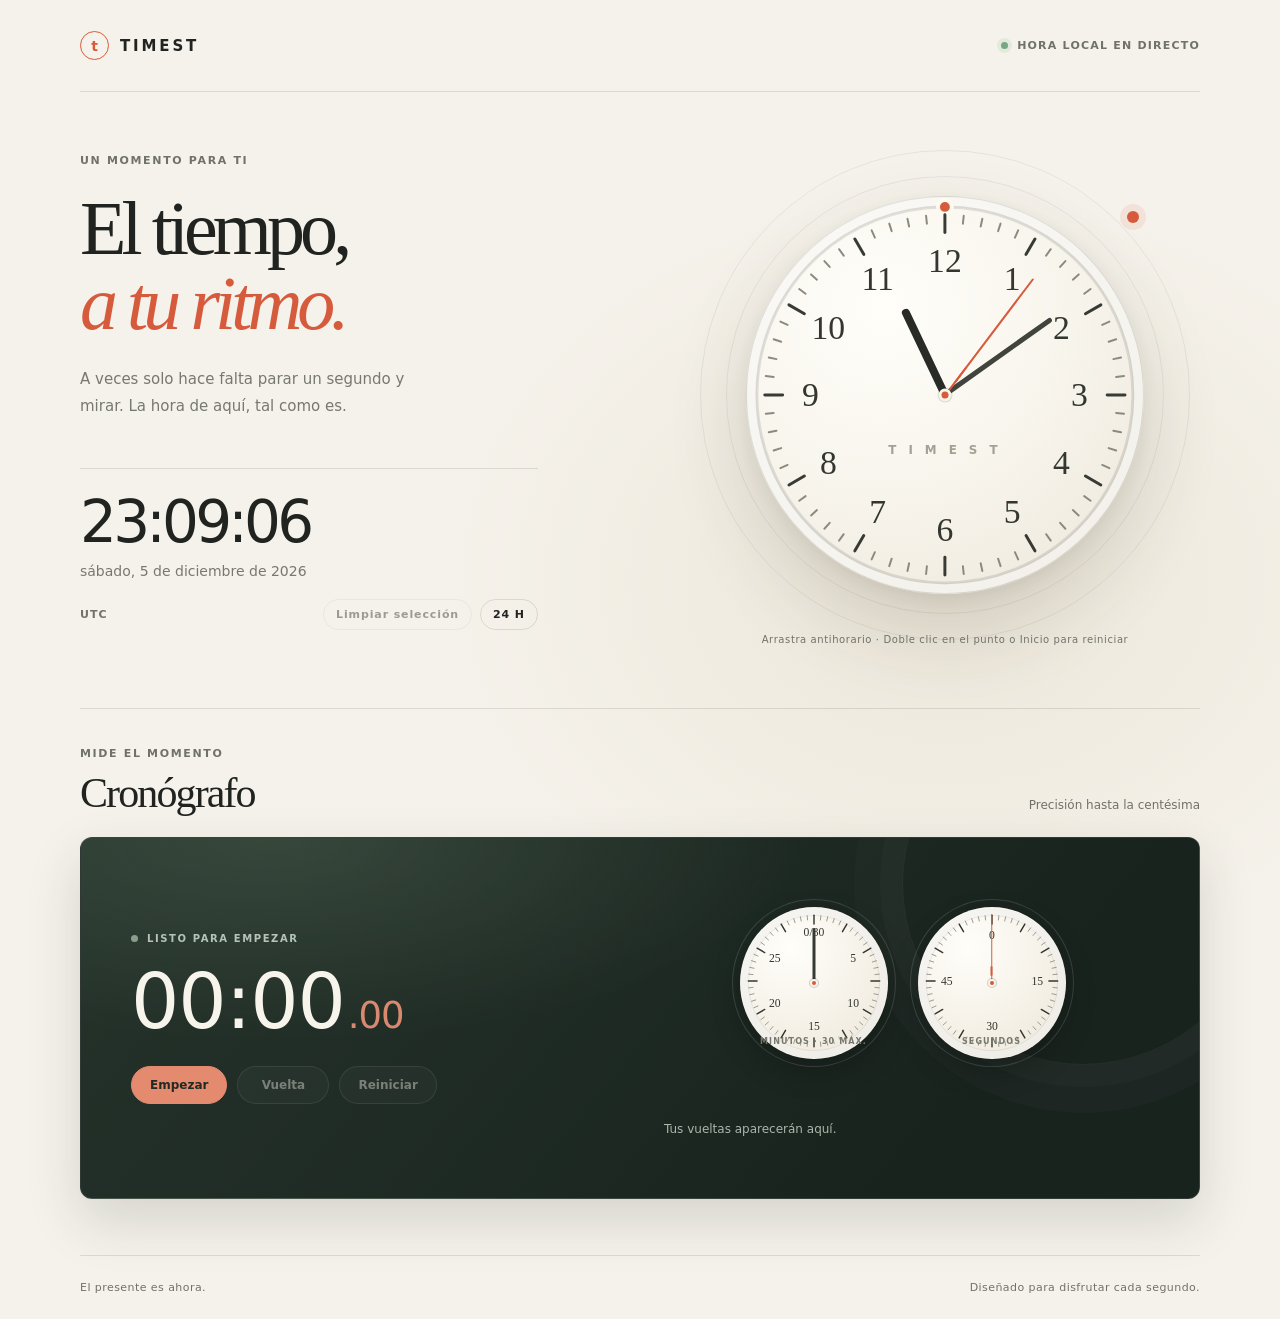
==== TIMEST/index.html @ 38e8bd38 "Prepare static site for GitHub Pages" ====
<!DOCTYPE html>
<html lang="es">
<head>
  <meta charset="UTF-8">
  <meta name="viewport" content="width=device-width, initial-scale=1">
  <meta name="theme-color" content="#f5f2eb">
  <meta name="description" content="Reloj analógico interactivo con la hora local en tiempo real y un cronógrafo de 30 minutos.">
  <title>Timest — El tiempo, a tu ritmo</title>
  <style>
    :root {
      color-scheme: light;
      font-family: Inter, ui-sans-serif, system-ui, -apple-system, BlinkMacSystemFont, "Segoe UI", sans-serif;
      font-synthesis: none;
      text-rendering: optimizeLegibility;
      -webkit-font-smoothing: antialiased;
      --ink: #20231f;
      --muted: #707169;
      --paper: #f5f2eb;
      --accent: #d65b3d;
      --line: rgba(32, 35, 31, .12);
      --deep: #202b25;
    }

    * { box-sizing: border-box; }

    body {
      min-height: 100vh;
      margin: 0;
      color: var(--ink);
      background:
        radial-gradient(ellipse at 74% 44%, rgba(226, 218, 198, .48), transparent 38%),
        var(--paper);
    }

    button { font: inherit; }

    .page-shell {
      width: min(1120px, calc(100% - 64px));
      min-height: 100vh;
      margin: 0 auto;
      display: flex;
      flex-direction: column;
    }

    .topbar {
      height: 92px;
      display: flex;
      align-items: center;
      justify-content: space-between;
      border-bottom: 1px solid var(--line);
    }

    .brand {
      display: flex;
      align-items: center;
      gap: 11px;
      font-size: 15px;
      font-weight: 760;
      letter-spacing: .19em;
    }

    .brand-mark {
      width: 29px;
      height: 29px;
      display: grid;
      place-items: center;
      border: 1.5px solid var(--accent);
      border-radius: 50%;
      color: var(--accent);
      font-size: 14px;
      letter-spacing: 0;
    }

    .top-note, .eyebrow, .timezone {
      color: var(--muted);
      font-size: 11px;
      font-weight: 650;
      letter-spacing: .15em;
      text-transform: uppercase;
    }

    .top-note {
      display: flex;
      align-items: center;
      gap: 9px;
      letter-spacing: .11em;
    }

    .live-dot {
      width: 7px;
      height: 7px;
      border-radius: 50%;
      background: #76a783;
      box-shadow: 0 0 0 4px rgba(118, 167, 131, .13);
    }

    main {
      flex: 1;
      display: grid;
      grid-template-columns: .9fr 1.1fr;
      align-items: center;
      gap: clamp(36px, 8vw, 110px);
      padding: 48px 0 58px;
    }

    .intro { padding-bottom: 6px; }

    .eyebrow { margin: 0 0 24px; }

    h1 {
      max-width: 440px;
      margin: 0;
      font-family: Georgia, "Times New Roman", serif;
      font-size: clamp(48px, 6vw, 76px);
      font-weight: 400;
      letter-spacing: -.065em;
      line-height: .99;
    }

    h1 em {
      color: var(--accent);
      font-weight: 400;
    }

    .intro-copy {
      max-width: 350px;
      margin: 25px 0 0;
      color: #77786f;
      font-size: 15px;
      line-height: 1.75;
    }

    .time-readout {
      margin-top: 49px;
      padding-top: 24px;
      border-top: 1px solid var(--line);
    }

    .digital-time {
      display: block;
      font-size: clamp(39px, 5vw, 58px);
      font-variant-numeric: tabular-nums;
      font-weight: 480;
      letter-spacing: -.065em;
      line-height: 1;
    }

    .date-line {
      margin: 12px 0 0;
      color: #77786f;
      font-size: 14px;
    }

    .readout-bottom {
      display: flex;
      align-items: center;
      justify-content: flex-start;
      gap: 16px;
      margin-top: 20px;
    }

    .timezone { letter-spacing: .09em; }

    .readout-actions {
      display: flex;
      align-items: center;
      gap: 8px;
      margin-left: auto;
    }

    .format-button, .live-time-button {
      padding: 8px 12px;
      border: 1px solid var(--line);
      border-radius: 999px;
      color: var(--ink);
      background: transparent;
      cursor: pointer;
      font-size: 11px;
      font-weight: 700;
      letter-spacing: .08em;
      transition: border-color .2s, color .2s, background .2s;
    }

    .format-button:hover, .live-time-button:hover:not(:disabled) {
      border-color: var(--accent);
      color: var(--accent);
    }

    .live-time-button:disabled {
      cursor: default;
      opacity: .42;
    }

    .format-button:focus-visible, .live-time-button:focus-visible {
      outline: 3px solid rgba(214, 91, 61, .32);
      outline-offset: 3px;
    }

    .clock-interaction {
      position: absolute;
      z-index: 1;
      bottom: 1%;
      color: var(--muted);
      font-size: 10px;
      letter-spacing: .06em;
      text-align: center;
    }

    .clock-stage {
      position: relative;
      display: grid;
      place-items: center;
      width: min(100%, 510px);
      aspect-ratio: 1;
      justify-self: end;
    }

    .clock-stage::before, .clock-stage::after {
      position: absolute;
      content: "";
      border: 1px solid rgba(32, 35, 31, .07);
      border-radius: 50%;
    }

    .clock-stage::before { inset: 2%; }
    .clock-stage::after { inset: 7%; }

    .clock-face {
      position: relative;
      z-index: 1;
      width: 78%;
      height: 78%;
      overflow: visible;
      border: 1px solid rgba(32, 35, 31, .12);
      border-radius: 50%;
      background:
        radial-gradient(circle at 34% 28%, #fffef9 0, #f8f5ed 46%, #ebe6da 100%);
      box-shadow:
        0 34px 80px rgba(57, 48, 34, .16),
        0 5px 16px rgba(57, 48, 34, .06),
        inset 0 0 0 9px rgba(255, 255, 255, .46),
        inset 0 0 0 10px rgba(32, 35, 31, .035);
      cursor: grab;
      touch-action: none;
      user-select: none;
    }

    .clock-face.is-dragging { cursor: grabbing; }

    .clock-face:focus-visible {
      outline: 3px solid rgba(214, 91, 61, .45);
      outline-offset: 8px;
    }

    .chronograph {
      padding: 38px 0 56px;
      border-top: 1px solid var(--line);
    }

    .chrono-heading {
      display: flex;
      align-items: end;
      justify-content: space-between;
      gap: 20px;
      margin-bottom: 20px;
    }

    .chrono-heading .eyebrow { margin-bottom: 9px; }

    .chrono-heading h2 {
      margin: 0;
      font-family: Georgia, "Times New Roman", serif;
      font-size: clamp(31px, 4vw, 42px);
      font-weight: 400;
      letter-spacing: -.045em;
    }

    .chrono-hint {
      margin: 0 0 5px;
      color: var(--muted);
      font-size: 12px;
    }

    .chrono-panel {
      position: relative;
      display: grid;
      grid-template-columns: 1fr 1fr;
      align-items: center;
      gap: 32px;
      min-height: 260px;
      overflow: hidden;
      padding: clamp(26px, 5vw, 50px);
      border: 1px solid rgba(255, 255, 255, .1);
      border-radius: 12px;
      color: #f7f4ec;
      background:
        radial-gradient(ellipse at 18% 0%, rgba(126, 153, 125, .22), transparent 40%),
        linear-gradient(130deg, #25332b, #19231e 78%);
      box-shadow: 0 22px 54px rgba(34, 43, 35, .15);
    }

    .chrono-panel::after {
      position: absolute;
      top: -135px;
      right: -65px;
      width: 360px;
      height: 360px;
      border: 1px solid rgba(255, 255, 255, .055);
      border-radius: 50%;
      box-shadow: 0 0 0 22px rgba(255,255,255,.018), 0 0 0 48px rgba(255,255,255,.014);
      content: "";
      pointer-events: none;
    }

    .chrono-main {
      position: relative;
      z-index: 1;
      grid-row: 1 / span 2;
      display: flex;
      flex-direction: column;
      justify-content: center;
    }

    .chrono-status {
      display: flex;
      align-items: center;
      gap: 9px;
      margin: 0 0 20px;
      color: #b6c4b8;
      font-size: 10px;
      font-weight: 700;
      letter-spacing: .16em;
      text-transform: uppercase;
    }

    .chrono-status::before {
      width: 7px;
      height: 7px;
      border-radius: 50%;
      background: #8d9d8b;
      content: "";
    }

    .chrono-panel.is-running .chrono-status::before {
      background: #e78466;
      box-shadow: 0 0 0 4px rgba(231, 132, 102, .16);
    }

    .chrono-display {
      display: flex;
      align-items: baseline;
      gap: 3px;
      font-variant-numeric: tabular-nums;
      letter-spacing: -.065em;
      line-height: 1;
    }

    .chrono-time {
      font-size: clamp(48px, 7vw, 76px);
      font-weight: 420;
    }

    .chrono-hundredths {
      color: #d88970;
      font-size: clamp(25px, 4vw, 37px);
      font-weight: 450;
    }

    .chrono-actions {
      display: flex;
      flex-wrap: wrap;
      gap: 10px;
      margin-top: 26px;
    }

    .chrono-button {
      min-width: 92px;
      padding: 11px 18px;
      border: 1px solid rgba(255, 255, 255, .2);
      border-radius: 999px;
      color: #f7f4ec;
      background: rgba(255, 255, 255, .07);
      cursor: pointer;
      font-size: 12px;
      font-weight: 650;
      transition: transform .2s, background .2s, border-color .2s;
    }

    .chrono-button:hover:not(:disabled) {
      transform: translateY(-1px);
      background: rgba(255, 255, 255, .13);
    }

    .chrono-button:focus-visible {
      outline: 3px solid rgba(231, 132, 102, .55);
      outline-offset: 3px;
    }

    .chrono-button:disabled {
      cursor: not-allowed;
      opacity: .42;
    }

    .chrono-button.primary {
      border-color: #e48a6f;
      color: #202b25;
      background: #e48a6f;
    }

    .chrono-button.primary:hover:not(:disabled) { background: #f09a7e; }

    .chrono-side {
      position: relative;
      z-index: 1;
      grid-column: 2;
      grid-row: 1;
      display: flex;
      align-items: center;
      justify-content: center;
      gap: clamp(14px, 3vw, 30px);
      min-height: 190px;
    }

    .chrono-subdial {
      position: relative;
      width: min(148px, 44%);
      aspect-ratio: 1;
      border: 1px solid rgba(255, 255, 255, .24);
      border-radius: 50%;
      background: radial-gradient(circle at 34% 27%, #fffef9, #ece6d9);
      box-shadow:
        0 12px 30px rgba(0, 0, 0, .22),
        inset 0 0 0 7px rgba(255, 255, 255, .48),
        inset 0 0 0 8px rgba(32, 35, 31, .07);
      transition: box-shadow .9s cubic-bezier(.2, .8, .2, 1);
    }

    .chrono-subdial::before {
      position: absolute;
      inset: -9px;
      border: 1px solid rgba(255, 255, 255, .13);
      border-radius: 50%;
      content: "";
    }

    .chrono-dial-name {
      position: absolute;
      right: 0;
      bottom: 8%;
      left: 0;
      color: #77776d;
      font-size: 8px;
      font-weight: 750;
      letter-spacing: .14em;
      text-align: center;
      text-transform: uppercase;
    }

    .chrono-subdial-svg { width: 100%; height: 100%; }
    .chrono-tick { stroke: #918e81; stroke-linecap: round; }
    .chrono-tick.major { stroke: #34372f; }

    .chrono-number {
      fill: #34372f;
      font-family: Georgia, "Times New Roman", serif;
      font-size: 8px;
      text-anchor: middle;
      dominant-baseline: central;
    }

    .chrono-hand {
      position: absolute;
      z-index: 2;
      left: 50%;
      bottom: 50%;
      transform: translateX(-50%) rotate(0deg);
      transform-origin: 50% 100%;
      border-radius: 999px;
    }

    .chrono-minute-hand, .chrono-second-hand {
      transition: none;
    }

    .chrono-minute-hand {
      width: 3px;
      height: 37%;
      background: #373a34;
    }

    .chrono-second-hand {
      z-index: 3;
      width: 1.5px;
      height: 46%;
      background: var(--accent);
    }

    .chrono-second-hand::after {
      position: absolute;
      top: 76%;
      left: 50%;
      width: 1.5px;
      height: 10px;
      border-radius: 2px;
      background: var(--accent);
      content: "";
      transform: translateX(-50%);
    }

    .chrono-pin {
      position: absolute;
      z-index: 4;
      top: 50%;
      left: 50%;
      width: 8px;
      height: 8px;
      border: 2px solid #f7f3e9;
      border-radius: 50%;
      background: var(--accent);
      box-shadow: 0 0 0 1px rgba(32, 35, 31, .2);
      transform: translate(-50%, -50%);
    }

    .chrono-panel.is-resetting .chrono-minute-hand,
    .chrono-panel.is-resetting .chrono-second-hand {
      transition: transform 900ms cubic-bezier(.16, 1, .3, 1);
    }

    .chrono-panel.is-resetting .chrono-subdial {
      box-shadow:
        0 0 0 6px rgba(228, 138, 111, .14),
        0 12px 30px rgba(0, 0, 0, .22),
        inset 0 0 0 7px rgba(255, 255, 255, .48),
        inset 0 0 0 8px rgba(32, 35, 31, .07);
    }

    .lap-list {
      grid-column: 2;
      grid-row: 2;
      display: grid;
      align-content: start;
      gap: 0;
      width: 100%;
      max-height: 185px;
      overflow-y: auto;
      padding: 0 8px;
      scrollbar-color: rgba(255,255,255,.25) transparent;
      scrollbar-width: thin;
    }

    .lap-row {
      display: grid;
      grid-template-columns: 1fr 1fr;
      gap: 16px;
      padding: 11px 0;
      border-bottom: 1px solid rgba(255,255,255,.11);
      color: #d9dfd8;
      font-size: 12px;
      font-variant-numeric: tabular-nums;
    }

    .lap-row:first-child { color: #f1a187; }
    .lap-row span:last-child { text-align: right; }
    .lap-empty { color: #aab7aa; font-size: 12px; }

    .clock-svg { width: 100%; height: 100%; overflow: visible; }
    .selection-track {
      fill: none;
      stroke: rgba(32, 35, 31, .12);
      stroke-width: 1.5;
    }

    .selection-ring {
      fill: none;
      stroke: var(--accent);
      stroke-dasharray: 1000;
      stroke-dashoffset: 1000;
      stroke-linecap: round;
      stroke-width: 2.5;
    }

    .selection-marker {
      fill: var(--accent);
      stroke: #fffaf0;
      stroke-width: 2;
      cursor: pointer;
    }

    .selection-hit-target {
      fill: transparent;
      pointer-events: all;
      cursor: pointer;
    }

    .clock-face.is-resetting-selection .selection-ring {
      transition: stroke-dashoffset .65s cubic-bezier(.16, 1, .3, 1);
    }

    .clock-face.is-resetting-selection .selection-marker {
      transition:
        cx .65s cubic-bezier(.16, 1, .3, 1),
        cy .65s cubic-bezier(.16, 1, .3, 1);
    }

    .tick { stroke: #8c8a7e; stroke-linecap: round; }
    .tick.major { stroke: #383b35; }
    .hour-number {
      fill: #34372f;
      font-family: Georgia, "Times New Roman", serif;
      font-size: 17px;
      text-anchor: middle;
      dominant-baseline: central;
    }
    .dial-label {
      fill: #a3a094;
      font-family: inherit;
      font-size: 6px;
      font-weight: 700;
      letter-spacing: 2px;
      text-anchor: middle;
    }

    .hand {
      position: absolute;
      z-index: 2;
      left: 50%;
      bottom: 50%;
      transform: translateX(-50%) rotate(0deg);
      transform-origin: 50% 100%;
      border-radius: 999px;
    }

    .hour-hand {
      width: 8px;
      height: 24%;
      background: #282b26;
    }

    .minute-hand {
      width: 5px;
      height: 33%;
      background: #41443d;
    }

    .second-hand {
      z-index: 3;
      width: 2px;
      height: 37%;
      background: var(--accent);
    }

    .second-hand::after {
      position: absolute;
      top: 76%;
      left: 50%;
      width: 2px;
      height: 19px;
      border-radius: 2px;
      background: var(--accent);
      content: "";
      transform: translateX(-50%);
    }

    .pin {
      position: absolute;
      z-index: 4;
      top: 50%;
      left: 50%;
      width: 13px;
      height: 13px;
      border: 3px solid #f7f3e9;
      border-radius: 50%;
      background: var(--accent);
      box-shadow: 0 0 0 1px rgba(32, 35, 31, .15);
      transform: translate(-50%, -50%);
    }

    .orbit-dot {
      position: absolute;
      z-index: 2;
      top: 14%;
      right: 12%;
      width: 12px;
      height: 12px;
      border-radius: 50%;
      background: var(--accent);
      box-shadow: 0 0 0 7px rgba(214, 91, 61, .1);
    }

    footer {
      margin-top: auto;
      min-height: 64px;
      display: flex;
      align-items: center;
      justify-content: space-between;
      gap: 20px;
      border-top: 1px solid var(--line);
      color: var(--muted);
      font-size: 11px;
      letter-spacing: .04em;
    }

    footer span:last-child { text-align: right; }

    @media (max-width: 760px) {
      .page-shell { width: min(100% - 40px, 540px); }
      .topbar { height: 72px; }
      .top-note { font-size: 9px; }
      main {
        grid-template-columns: 1fr;
        gap: 32px;
        padding: 52px 0 42px;
      }
      .chronograph { padding: 32px 0 42px; }
      .chrono-panel { grid-template-columns: 1fr; gap: 25px; }
      .chrono-main, .chrono-side, .lap-list { grid-column: 1; grid-row: auto; }
      .chrono-side { min-height: 150px; gap: 12px; }
      .chrono-subdial { width: min(140px, 43%); }
      .lap-list { max-height: 150px; }
      .intro { order: 2; }
      .clock-stage {
        order: 1;
        width: min(100%, 430px);
        justify-self: center;
      }
      .eyebrow { margin-bottom: 18px; }
      h1 { max-width: 500px; font-size: clamp(48px, 12vw, 68px); }
      .intro-copy { margin-top: 17px; }
      .time-readout { margin-top: 30px; }
    }

    @media (max-width: 420px) {
      .page-shell { width: calc(100% - 32px); }
      .top-note { letter-spacing: .04em; }
      .clock-stage { width: 100%; }
      footer { font-size: 10px; }
    }

    @media (prefers-reduced-motion: reduce) {
      *, *::before, *::after {
        scroll-behavior: auto !important;
        transition-duration: .01ms !important;
      }
    }
  </style>
</head>
<body>
  <div class="page-shell">
    <header class="topbar">
      <div class="brand"><span class="brand-mark" aria-hidden="true">t</span> TIMEST</div>
      <div class="top-note"><span class="live-dot" aria-hidden="true"></span> Hora local en directo</div>
    </header>

    <main>
      <section class="intro" aria-labelledby="page-title">
        <p class="eyebrow">Un momento para ti</p>
        <h1 id="page-title">El tiempo,<br><em>a tu ritmo.</em></h1>
        <p class="intro-copy">A veces solo hace falta parar un segundo y mirar. La hora de aquí, tal como es.</p>

        <div class="time-readout" aria-label="Hora local">
          <time class="digital-time" id="digital-time" aria-live="off" datetime="">--:--:--</time>
          <p class="date-line" id="date-line">Cargando fecha…</p>
          <div class="readout-bottom">
            <span class="timezone" id="timezone">Hora local</span>
            <div class="readout-actions">
              <button class="live-time-button" id="live-time-button" type="button" disabled>Limpiar selección</button>
              <button class="format-button" id="format-button" type="button" aria-label="Cambiar a formato de 12 horas">24 H</button>
            </div>
          </div>
        </div>
      </section>

      <div class="clock-stage">
        <span class="orbit-dot" aria-hidden="true"></span>
        <div class="clock-face" id="clock-face" role="group" tabindex="0"
          aria-label="Reloj interactivo. Arrastra en sentido antihorario para mover solo el indicador del anillo."
          aria-describedby="clock-instructions"
          aria-keyshortcuts="ArrowLeft ArrowDown Home">
          <svg class="clock-svg" viewBox="0 0 200 200" aria-hidden="true">
            <circle class="selection-track" cx="100" cy="100" r="95"></circle>
            <circle class="selection-ring" id="selection-ring" cx="100" cy="100" r="95" pathLength="1000"
              transform="rotate(-90 100 100) translate(0 200) scale(1 -1)"></circle>
            <circle class="selection-marker" id="selection-marker" cx="100" cy="5" r="3.5"></circle>
            <circle class="selection-hit-target" id="selection-hit-target" cx="100" cy="5" r="11">
              <title>Doble clic para reiniciar el indicador</title>
            </circle>
            <g id="ticks"></g>
            <g id="numbers"></g>
            <text class="dial-label" x="100" y="130">T I M E S T</text>
          </svg>
          <span class="hand hour-hand" id="hour-hand"></span>
          <span class="hand minute-hand" id="minute-hand"></span>
          <span class="hand second-hand" id="second-hand"></span>
          <span class="pin"></span>
        </div>
        <span class="clock-interaction" id="clock-instructions">Arrastra antihorario · Doble clic en el punto o Inicio para reiniciar</span>
      </div>
    </main>

    <section class="chronograph" aria-labelledby="chrono-title">
      <div class="chrono-heading">
        <div>
          <p class="eyebrow">Mide el momento</p>
          <h2 id="chrono-title">Cronógrafo</h2>
        </div>
        <p class="chrono-hint">Precisión hasta la centésima</p>
      </div>
      <div class="chrono-panel" id="chrono-panel">
        <div class="chrono-main">
          <p class="chrono-status" id="chrono-status" role="status">Listo para empezar</p>
          <div class="chrono-display" role="timer" aria-label="Cronógrafo" aria-live="off">
            <span class="chrono-time" id="chrono-time">00:00</span>
            <span class="chrono-hundredths" id="chrono-hundredths">.00</span>
          </div>
          <div class="chrono-actions">
            <button class="chrono-button primary" id="chrono-toggle" type="button">Empezar</button>
            <button class="chrono-button" id="chrono-lap" type="button" disabled>Vuelta</button>
            <button class="chrono-button" id="chrono-reset" type="button" disabled>Reiniciar</button>
          </div>
        </div>
        <div class="chrono-side">
          <div class="chrono-subdial" role="img" aria-label="Esfera de minutos, hasta 30 minutos">
            <svg class="chrono-subdial-svg" viewBox="0 0 100 100" aria-hidden="true">
              <g id="chrono-minute-ticks"></g>
              <g id="chrono-minute-numbers"></g>
            </svg>
            <span class="chrono-hand chrono-minute-hand" id="chrono-minute-hand"></span>
            <span class="chrono-pin"></span>
            <span class="chrono-dial-name">Minutos · 30 máx.</span>
          </div>
          <div class="chrono-subdial" role="img" aria-label="Esfera de segundos">
            <svg class="chrono-subdial-svg" viewBox="0 0 100 100" aria-hidden="true">
              <g id="chrono-second-ticks"></g>
              <g id="chrono-second-numbers"></g>
            </svg>
            <span class="chrono-hand chrono-second-hand" id="chrono-second-hand"></span>
            <span class="chrono-pin"></span>
            <span class="chrono-dial-name">Segundos</span>
          </div>
        </div>
        <div class="lap-list" id="lap-list" aria-label="Vueltas registradas">
          <p class="lap-empty" id="lap-empty">Tus vueltas aparecerán aquí.</p>
        </div>
      </div>
    </section>

    <footer>
      <span>El presente es ahora.</span>
      <span>Diseñado para disfrutar cada segundo.</span>
    </footer>
  </div>

  <script>
    const ticks = document.getElementById("ticks");
    const numbers = document.getElementById("numbers");
    const hourHand = document.getElementById("hour-hand");
    const minuteHand = document.getElementById("minute-hand");
    const secondHand = document.getElementById("second-hand");
    const digitalTime = document.getElementById("digital-time");
    const dateLine = document.getElementById("date-line");
    const timezone = document.getElementById("timezone");
    const clockFace = document.getElementById("clock-face");
    const clockSvg = clockFace.querySelector(".clock-svg");
    const selectionRing = document.getElementById("selection-ring");
    const selectionMarker = document.getElementById("selection-marker");
    const selectionHitTarget = document.getElementById("selection-hit-target");
    const formatButton = document.getElementById("format-button");
    const liveTimeButton = document.getElementById("live-time-button");
    const chronoPanel = document.getElementById("chrono-panel");
    const chronoStatus = document.getElementById("chrono-status");
    const chronoToggle = document.getElementById("chrono-toggle");
    const chronoLapButton = document.getElementById("chrono-lap");
    const chronoResetButton = document.getElementById("chrono-reset");
    const chronoTime = document.getElementById("chrono-time");
    const chronoHundredths = document.getElementById("chrono-hundredths");
    const chronoSecondTicks = document.getElementById("chrono-second-ticks");
    const chronoSecondNumbers = document.getElementById("chrono-second-numbers");
    const chronoMinuteTicks = document.getElementById("chrono-minute-ticks");
    const chronoMinuteNumbers = document.getElementById("chrono-minute-numbers");
    const chronoSecondHand = document.getElementById("chrono-second-hand");
    const chronoMinuteHand = document.getElementById("chrono-minute-hand");
    const lapList = document.getElementById("lap-list");
    const lapEmpty = document.getElementById("lap-empty");
    let use24Hour = true;
    let selectionOffsetMs = 0;
    const clockRotationPeriodMs = 12 * 60 * 60 * 1000;
    const selectionRingLength = 1000;
    const digitalFormatters = {
      24: new Intl.DateTimeFormat("es-ES", {
        hour: "2-digit",
        minute: "2-digit",
        second: "2-digit",
        hour12: false
      }),
      12: new Intl.DateTimeFormat("es-ES", {
        hour: "2-digit",
        minute: "2-digit",
        second: "2-digit",
        hour12: true
      })
    };
    const dateFormatter = new Intl.DateTimeFormat("es-ES", {
      weekday: "long",
      day: "numeric",
      month: "long",
      year: "numeric"
    });
    const accessibleTimeFormatter = new Intl.DateTimeFormat("es-ES", {
      hour: "numeric",
      minute: "2-digit"
    });
    let lastFormattedSecond = -1;
    let lastFormattedDate = "";
    let lastAccessibleMinute = "";
    let isDraggingClock = false;
    let lastClockPointerAngle = 0;
    let selectionResetTimeout = 0;
    let chronoRunning = false;
    let chronoStartedAt = 0;
    let chronoElapsed = 0;
    let chronoFrame = 0;
    let previousLapTime = 0;
    let lapCount = 0;
    let resetAnimationTimeout = 0;
    const chronoMaxMilliseconds = 30 * 60 * 1000;

    function buildSubdial(tickContainer, numberContainer) {
      for (let mark = 0; mark < 60; mark += 1) {
        const angle = (mark * 6 - 90) * Math.PI / 180;
        const major = mark % 5 === 0;
        const line = document.createElementNS("http://www.w3.org/2000/svg", "line");
        line.setAttribute("x1", String(50 + Math.cos(angle) * (major ? 39 : 42)));
        line.setAttribute("y1", String(50 + Math.sin(angle) * (major ? 39 : 42)));
        line.setAttribute("x2", String(50 + Math.cos(angle) * 45));
        line.setAttribute("y2", String(50 + Math.sin(angle) * 45));
        line.setAttribute("stroke-width", major ? "1" : ".6");
        line.setAttribute("class", major ? "chrono-tick major" : "chrono-tick");
        tickContainer.appendChild(line);
      }

      const labels = numberContainer === chronoMinuteNumbers
        ? [["0/30", 0], ["5", 5], ["10", 10], ["15", 15], ["20", 20], ["25", 25]]
        : [["0", 0], ["15", 15], ["30", 30], ["45", 45]];
      for (const [label, step] of labels) {
        const angle = ((numberContainer === chronoMinuteNumbers ? step * 12 : step * 6) - 90) * Math.PI / 180;
        const number = document.createElementNS("http://www.w3.org/2000/svg", "text");
        const radius = label === "0/30" ? 33 : 31;
        number.setAttribute("x", String(50 + Math.cos(angle) * radius));
        number.setAttribute("y", String(50 + Math.sin(angle) * radius));
        number.setAttribute("class", "chrono-number");
        if (label === "0/30") number.setAttribute("font-size", "6");
        number.textContent = label;
        numberContainer.appendChild(number);
      }
    }

    buildSubdial(chronoSecondTicks, chronoSecondNumbers);
    buildSubdial(chronoMinuteTicks, chronoMinuteNumbers);

    for (let mark = 0; mark < 60; mark += 1) {
      const angle = (mark * 6 - 90) * Math.PI / 180;
      const major = mark % 5 === 0;
      const outerRadius = 91;
      const innerRadius = major ? 82 : 87;
      const line = document.createElementNS("http://www.w3.org/2000/svg", "line");
      line.setAttribute("x1", String(100 + Math.cos(angle) * innerRadius));
      line.setAttribute("y1", String(100 + Math.sin(angle) * innerRadius));
      line.setAttribute("x2", String(100 + Math.cos(angle) * outerRadius));
      line.setAttribute("y2", String(100 + Math.sin(angle) * outerRadius));
      line.setAttribute("stroke-width", major ? "1.5" : "1");
      line.setAttribute("class", major ? "tick major" : "tick");
      ticks.appendChild(line);
    }

    for (let number = 1; number <= 12; number += 1) {
      const angle = (number * 30 - 90) * Math.PI / 180;
      const label = document.createElementNS("http://www.w3.org/2000/svg", "text");
      label.setAttribute("x", String(100 + Math.cos(angle) * 68));
      label.setAttribute("y", String(100 + Math.sin(angle) * 68));
      label.setAttribute("class", "hour-number");
      label.textContent = String(number);
      numbers.appendChild(label);
    }

    const zoneName = Intl.DateTimeFormat().resolvedOptions().timeZone;
    timezone.textContent = zoneName ? zoneName.replaceAll("_", " ") : "Hora local";

    function updateClock() {
      const now = new Date();
      const milliseconds = now.getMilliseconds();
      const seconds = now.getSeconds() + milliseconds / 1000;
      const minutes = now.getMinutes() + seconds / 60;
      const hours = (now.getHours() % 12) + minutes / 60;

      hourHand.style.transform = `translateX(-50%) rotate(${hours * 30}deg)`;
      minuteHand.style.transform = `translateX(-50%) rotate(${minutes * 6}deg)`;
      secondHand.style.transform = `translateX(-50%) rotate(${seconds * 6}deg)`;

      const currentSecond = Math.floor(now.getTime() / 1000);
      if (currentSecond !== lastFormattedSecond) {
        digitalTime.textContent = digitalFormatters[use24Hour ? "24" : "12"].format(now);
        digitalTime.dateTime = now.toISOString();
        lastFormattedSecond = currentSecond;
      }

      const dateKey = `${now.getFullYear()}-${now.getMonth()}-${now.getDate()}`;
      if (dateKey !== lastFormattedDate) {
        dateLine.textContent = dateFormatter.format(now);
        lastFormattedDate = dateKey;
      }

      const minuteKey = `${dateKey}-${now.getHours()}-${now.getMinutes()}`;
      if (minuteKey !== lastAccessibleMinute) {
        clockFace.setAttribute(
          "aria-label",
          `Reloj interactivo: ${accessibleTimeFormatter.format(now)}. Arrastra en sentido antihorario para mover solo el indicador del anillo.`
        );
        lastAccessibleMinute = minuteKey;
      }
      updateSelectionRing();
      liveTimeButton.disabled = selectionOffsetMs === 0;
    }

    function animateClock() {
      updateClock();
      window.requestAnimationFrame(animateClock);
    }

    function updateSelectionRing() {
      const progress = ((selectionOffsetMs % clockRotationPeriodMs) + clockRotationPeriodMs)
        % clockRotationPeriodMs / clockRotationPeriodMs;
      const angle = -Math.PI / 2 - progress * Math.PI * 2;
      const radius = 95;
      const x = 100 + Math.cos(angle) * radius;
      const y = 100 + Math.sin(angle) * radius;

      selectionRing.setAttribute("stroke-dashoffset", String(selectionRingLength * (1 - progress)));
      selectionMarker.setAttribute("cx", String(x));
      selectionMarker.setAttribute("cy", String(y));
      selectionHitTarget.setAttribute("cx", String(x));
      selectionHitTarget.setAttribute("cy", String(y));
    }

    function getClockPointerAngle(event) {
      const bounds = clockFace.getBoundingClientRect();
      return Math.atan2(
        event.clientY - (bounds.top + bounds.height / 2),
        event.clientX - (bounds.left + bounds.width / 2)
      );
    }

    clockFace.addEventListener("pointerdown", event => {
      if (event.button !== 0 && event.pointerType !== "touch") return;
      isDraggingClock = true;
      lastClockPointerAngle = getClockPointerAngle(event);
      clockFace.setPointerCapture(event.pointerId);
      clockFace.classList.add("is-dragging");
      event.preventDefault();
    });

    clockFace.addEventListener("pointermove", event => {
      if (!isDraggingClock) return;
      window.clearTimeout(selectionResetTimeout);
      clockFace.classList.remove("is-resetting-selection");
      const angle = getClockPointerAngle(event);
      let angleDelta = angle - lastClockPointerAngle;
      if (angleDelta > Math.PI) angleDelta -= Math.PI * 2;
      if (angleDelta < -Math.PI) angleDelta += Math.PI * 2;
      lastClockPointerAngle = angle;

      if (angleDelta < 0) {
        selectionOffsetMs += -angleDelta * clockRotationPeriodMs / (Math.PI * 2);
        updateClock();
      }
    });

    function stopClockDrag(event) {
      if (!isDraggingClock) return;
      isDraggingClock = false;
      clockFace.classList.remove("is-dragging");
      if (event?.pointerId !== undefined && clockFace.hasPointerCapture(event.pointerId)) {
        clockFace.releasePointerCapture(event.pointerId);
      }
    }

    clockFace.addEventListener("pointerup", stopClockDrag);
    clockFace.addEventListener("pointercancel", stopClockDrag);
    clockFace.addEventListener("lostpointercapture", stopClockDrag);
    window.addEventListener("blur", stopClockDrag);
    clockFace.addEventListener("keydown", event => {
      if (event.key === "Home") {
        event.preventDefault();
        resetSelection();
        return;
      }
      if (event.key !== "ArrowLeft" && event.key !== "ArrowDown") return;
      event.preventDefault();
      window.clearTimeout(selectionResetTimeout);
      clockFace.classList.remove("is-resetting-selection");
      selectionOffsetMs = (selectionOffsetMs + 60_000) % clockRotationPeriodMs;
      updateClock();
    });

    function resetSelection() {
      window.clearTimeout(selectionResetTimeout);
      clockFace.classList.add("is-resetting-selection");
      selectionOffsetMs = 0;
      updateClock();
      selectionResetTimeout = window.setTimeout(() => {
        clockFace.classList.remove("is-resetting-selection");
      }, 700);
    }

    clockFace.addEventListener("dblclick", event => {
      const point = clockSvg.createSVGPoint();
      point.x = event.clientX;
      point.y = event.clientY;
      const position = point.matrixTransform(clockSvg.getScreenCTM().inverse());
      const markerX = Number(selectionMarker.getAttribute("cx"));
      const markerY = Number(selectionMarker.getAttribute("cy"));
      if (Math.hypot(position.x - markerX, position.y - markerY) > 12) return;
      event.preventDefault();
      resetSelection();
    });

    liveTimeButton.addEventListener("click", resetSelection);

    formatButton.addEventListener("click", () => {
      use24Hour = !use24Hour;
      lastFormattedSecond = -1;
      formatButton.textContent = use24Hour ? "24 H" : "12 H";
      formatButton.setAttribute(
        "aria-label",
        `Cambiar a formato de ${use24Hour ? "12" : "24"} horas`
      );
      updateClock();
    });

    function formatChronoTime(milliseconds) {
      const centiseconds = Math.floor(milliseconds / 10);
      const minutes = Math.floor(centiseconds / 6000);
      const seconds = Math.floor((centiseconds % 6000) / 100);
      const hundredths = centiseconds % 100;
      return {
        main: `${String(minutes).padStart(2, "0")}:${String(seconds).padStart(2, "0")}`,
        fraction: `.${String(hundredths).padStart(2, "0")}`
      };
    }

    function renderChronograph() {
      const elapsed = Math.min(chronoRunning
        ? chronoElapsed + performance.now() - chronoStartedAt
        : chronoElapsed, chronoMaxMilliseconds);
      if (chronoRunning && elapsed >= chronoMaxMilliseconds) {
        chronoElapsed = chronoMaxMilliseconds;
        chronoRunning = false;
        chronoPanel.classList.remove("is-running");
        chronoStatus.textContent = "Límite de 30 minutos alcanzado";
        chronoToggle.textContent = "Completado";
        chronoToggle.disabled = true;
        chronoLapButton.disabled = true;
      }
      const formatted = formatChronoTime(elapsed);
      chronoTime.textContent = formatted.main;
      chronoHundredths.textContent = formatted.fraction;
      const seconds = elapsed / 1000;
      chronoSecondHand.style.transform = `translateX(-50%) rotate(${(seconds % 60) * 6}deg)`;
      chronoMinuteHand.style.transform = `translateX(-50%) rotate(${(elapsed / chronoMaxMilliseconds) * 360}deg)`;
      if (chronoRunning) chronoFrame = window.requestAnimationFrame(renderChronograph);
    }

    chronoToggle.addEventListener("click", () => {
      if (chronoRunning) {
        chronoElapsed += performance.now() - chronoStartedAt;
        chronoRunning = false;
        window.cancelAnimationFrame(chronoFrame);
        chronoToggle.textContent = "Continuar";
        chronoPanel.classList.remove("is-running");
        chronoStatus.textContent = "Cronógrafo en pausa";
        renderChronograph();
      } else {
        window.clearTimeout(resetAnimationTimeout);
        chronoPanel.classList.remove("is-resetting");
        if (chronoElapsed >= chronoMaxMilliseconds) return;
        chronoStartedAt = performance.now();
        chronoRunning = true;
        chronoToggle.disabled = false;
        chronoToggle.textContent = "Pausar";
        chronoPanel.classList.add("is-running");
        chronoStatus.textContent = "Cronógrafo en marcha";
        chronoFrame = window.requestAnimationFrame(renderChronograph);
      }
      chronoLapButton.disabled = !chronoRunning;
      chronoResetButton.disabled = false;
    });

    chronoLapButton.addEventListener("click", () => {
      const elapsed = Math.min(chronoElapsed + performance.now() - chronoStartedAt, chronoMaxMilliseconds);
      const lapTime = elapsed - previousLapTime;
      previousLapTime = elapsed;
      lapCount += 1;
      lapEmpty.remove();

      const row = document.createElement("div");
      row.className = "lap-row";
      const label = document.createElement("span");
      label.textContent = `Vuelta ${String(lapCount).padStart(2, "0")}`;
      const time = document.createElement("span");
      const formatted = formatChronoTime(lapTime);
      time.textContent = `${formatted.main}${formatted.fraction}`;
      row.append(label, time);
      lapList.prepend(row);
    });

    chronoResetButton.addEventListener("click", () => {
      chronoRunning = false;
      window.cancelAnimationFrame(chronoFrame);
      chronoElapsed = 0;
      previousLapTime = 0;
      lapCount = 0;
      chronoToggle.textContent = "Empezar";
      chronoToggle.disabled = false;
      chronoLapButton.disabled = true;
      chronoResetButton.disabled = true;
      chronoPanel.classList.remove("is-running");
      window.clearTimeout(resetAnimationTimeout);
      chronoPanel.classList.add("is-resetting");
      chronoStatus.textContent = "Listo para empezar";
      lapList.replaceChildren(lapEmpty);
      renderChronograph();
      resetAnimationTimeout = window.setTimeout(() => {
        chronoPanel.classList.remove("is-resetting");
      }, 950);
    });

    updateClock();
    window.requestAnimationFrame(animateClock);
  </script>
</body>
</html>
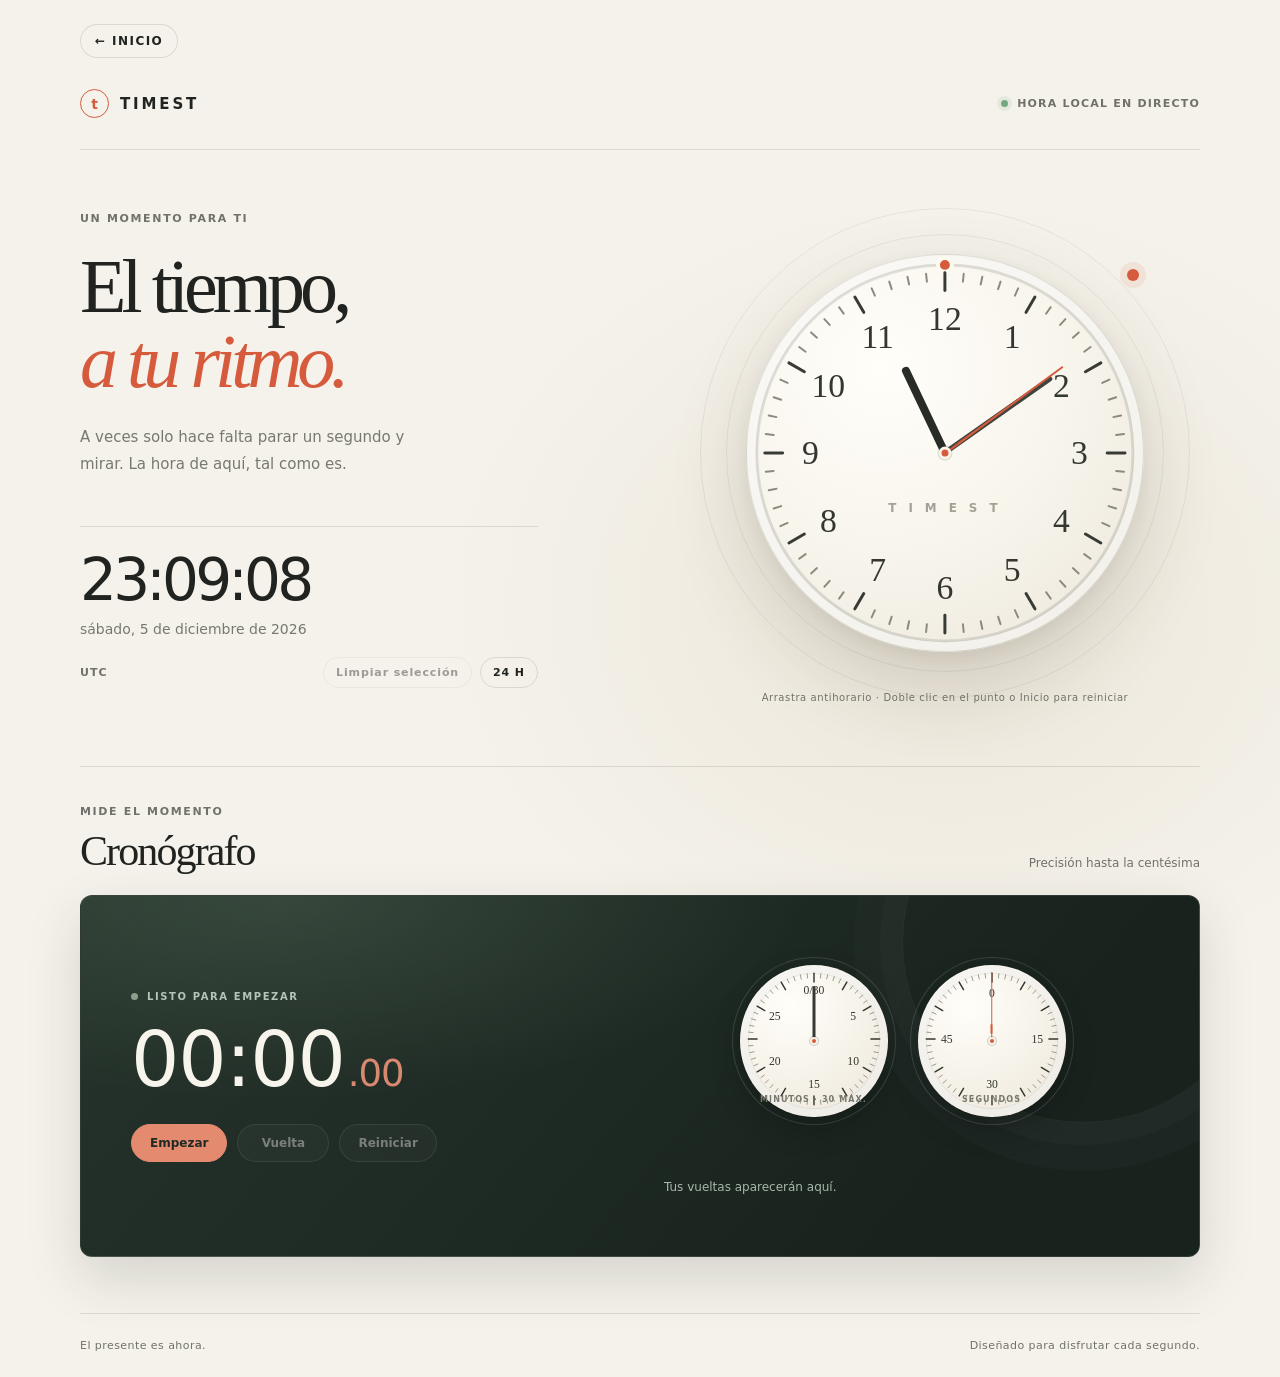
==== commit cabd2fb2: "Fix STELLAR2 and add index links" ====
--- a/TIMEST/index.html
+++ b/TIMEST/index.html
@@ -48,6 +48,22 @@
       align-items: center;
       justify-content: space-between;
       border-bottom: 1px solid var(--line);
+    }
+
+    .back-link {
+      display: inline-flex;
+      align-items: center;
+      gap: 8px;
+      padding: 9px 14px;
+      border: 1px solid var(--line);
+      border-radius: 999px;
+      background: rgba(255,255,255,0.02);
+      color: var(--ink);
+      text-decoration: none;
+      font-size: 12px;
+      font-weight: 700;
+      letter-spacing: 0.12em;
+      text-transform: uppercase;
     }
 
     .brand {
@@ -746,6 +762,9 @@
 </head>
 <body>
   <div class="page-shell">
+    <div class="topbar" style="height:auto; padding-top:24px; border-bottom:0;">
+      <a class="back-link" href="../index.html">← Inicio</a>
+    </div>
     <header class="topbar">
       <div class="brand"><span class="brand-mark" aria-hidden="true">t</span> TIMEST</div>
       <div class="top-note"><span class="live-dot" aria-hidden="true"></span> Hora local en directo</div>
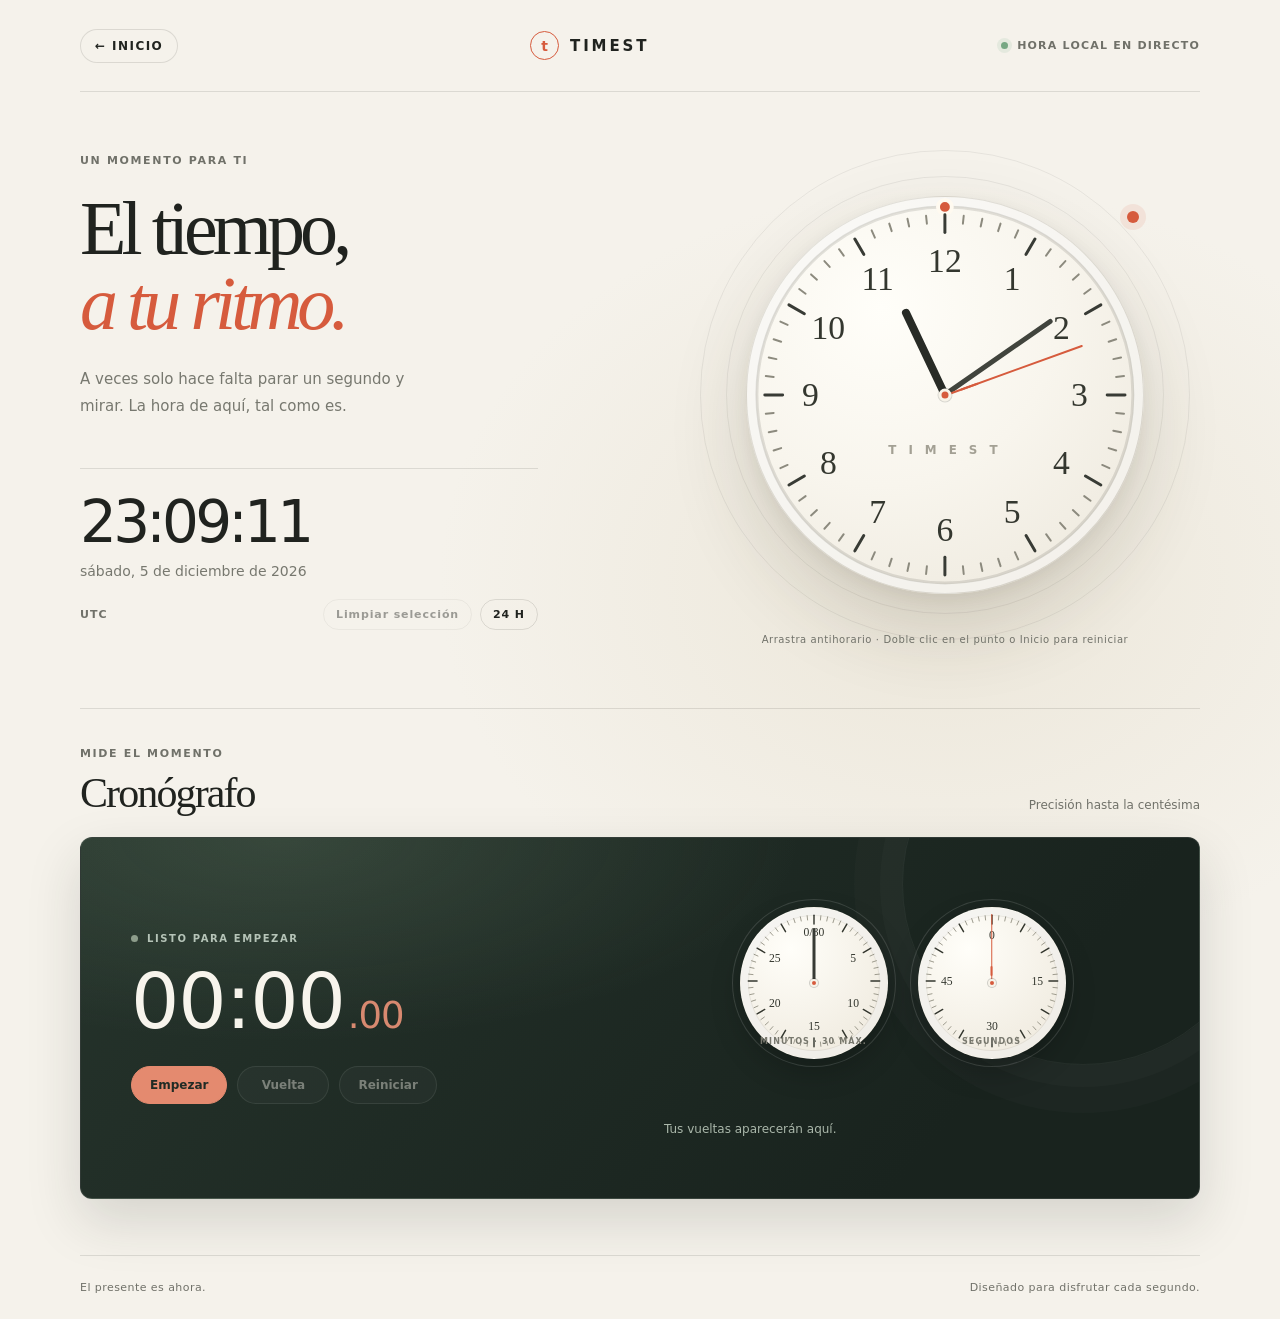
==== commit db5b79d4: "Improve TIMEST mobile layout" ====
--- a/TIMEST/index.html
+++ b/TIMEST/index.html
@@ -27,6 +27,7 @@
       min-height: 100vh;
       margin: 0;
       color: var(--ink);
+      overflow-x: hidden;
       background:
         radial-gradient(ellipse at 74% 44%, rgba(226, 218, 198, .48), transparent 38%),
         var(--paper);
@@ -47,6 +48,7 @@
       display: flex;
       align-items: center;
       justify-content: space-between;
+      gap: 12px;
       border-bottom: 1px solid var(--line);
     }
 
@@ -195,6 +197,8 @@
       font-weight: 700;
       letter-spacing: .08em;
       transition: border-color .2s, color .2s, background .2s;
+      -webkit-tap-highlight-color: transparent;
+      touch-action: manipulation;
     }
 
     .format-button:hover, .live-time-button:hover:not(:disabled) {
@@ -400,6 +404,8 @@
       font-size: 12px;
       font-weight: 650;
       transition: transform .2s, background .2s, border-color .2s;
+      -webkit-tap-highlight-color: transparent;
+      touch-action: manipulation;
     }
 
     .chrono-button:hover:not(:disabled) {
@@ -719,9 +725,15 @@
     footer span:last-child { text-align: right; }
 
     @media (max-width: 760px) {
-      .page-shell { width: min(100% - 40px, 540px); }
-      .topbar { height: 72px; }
-      .top-note { font-size: 9px; }
+      .page-shell { width: min(100% - 32px, 540px); }
+      .topbar {
+        height: auto;
+        min-height: 72px;
+        padding: 16px 0 0;
+        flex-wrap: wrap;
+      }
+      .brand, .top-note { flex: 1 1 auto; }
+      .top-note { justify-content: flex-end; font-size: 9px; }
       main {
         grid-template-columns: 1fr;
         gap: 32px;
@@ -762,10 +774,8 @@
 </head>
 <body>
   <div class="page-shell">
-    <div class="topbar" style="height:auto; padding-top:24px; border-bottom:0;">
+    <header class="topbar">
       <a class="back-link" href="../index.html">← Inicio</a>
-    </div>
-    <header class="topbar">
       <div class="brand"><span class="brand-mark" aria-hidden="true">t</span> TIMEST</div>
       <div class="top-note"><span class="live-dot" aria-hidden="true"></span> Hora local en directo</div>
     </header>
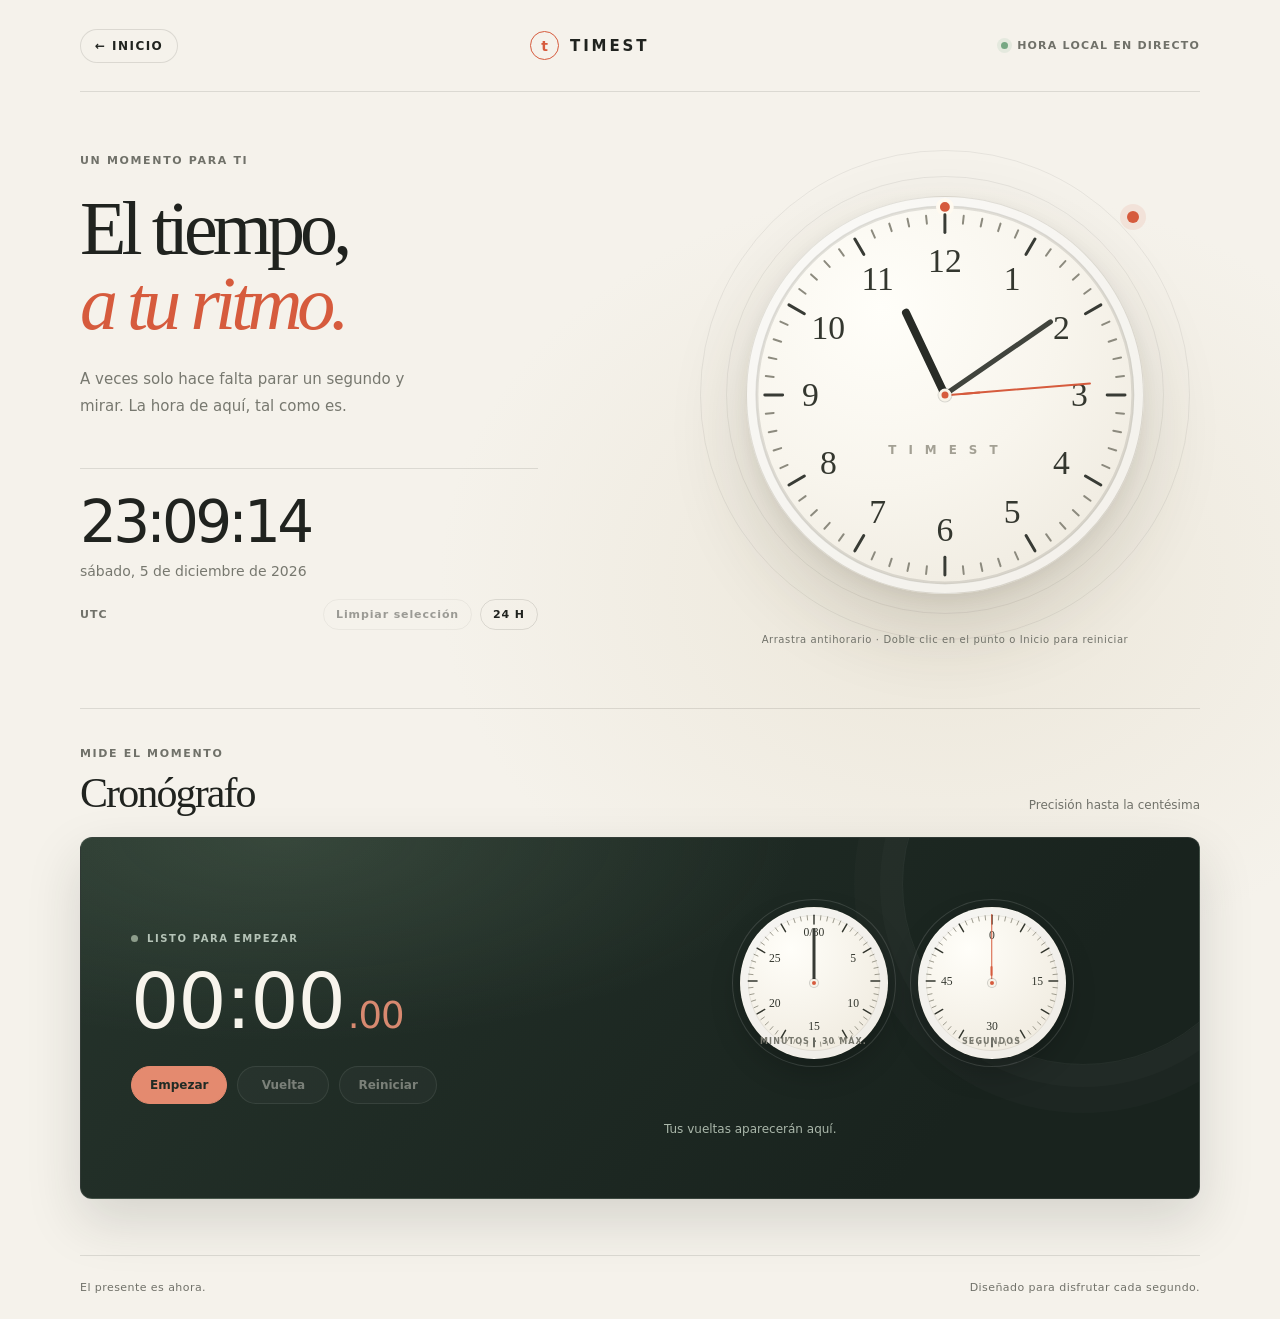
==== commit acac0276: "Optimize TIMEST mobile layout" ====
--- a/TIMEST/index.html
+++ b/TIMEST/index.html
@@ -28,6 +28,7 @@
       margin: 0;
       color: var(--ink);
       overflow-x: hidden;
+      overscroll-behavior-y: contain;
       background:
         radial-gradient(ellipse at 74% 44%, rgba(226, 218, 198, .48), transparent 38%),
         var(--paper);
@@ -736,31 +737,67 @@
       .top-note { justify-content: flex-end; font-size: 9px; }
       main {
         grid-template-columns: 1fr;
-        gap: 32px;
-        padding: 52px 0 42px;
-      }
-      .chronograph { padding: 32px 0 42px; }
-      .chrono-panel { grid-template-columns: 1fr; gap: 25px; }
-      .chrono-main, .chrono-side, .lap-list { grid-column: 1; grid-row: auto; }
-      .chrono-side { min-height: 150px; gap: 12px; }
-      .chrono-subdial { width: min(140px, 43%); }
-      .lap-list { max-height: 150px; }
+        gap: 28px;
+        padding: 34px 0 26px;
+      }
       .intro { order: 2; }
       .clock-stage {
         order: 1;
         width: min(100%, 430px);
         justify-self: center;
+        margin-top: -10px;
       }
       .eyebrow { margin-bottom: 18px; }
-      h1 { max-width: 500px; font-size: clamp(48px, 12vw, 68px); }
-      .intro-copy { margin-top: 17px; }
-      .time-readout { margin-top: 30px; }
+      h1 { max-width: 500px; font-size: clamp(46px, 12vw, 66px); }
+      .intro-copy { margin-top: 17px; font-size: 14px; }
+      .time-readout { margin-top: 26px; }
+      .chronograph { padding: 28px 0 38px; }
+      .chrono-panel {
+        grid-template-columns: 1fr;
+        gap: 18px;
+        min-height: 0;
+        padding: 22px 16px 18px;
+      }
+      .chrono-main, .chrono-side, .lap-list { grid-column: 1; grid-row: auto; }
+      .chrono-main { padding-right: 0; }
+      .chrono-side {
+        min-height: 150px;
+        gap: 12px;
+        justify-content: flex-start;
+      }
+      .chrono-subdial { width: min(140px, 42%); }
+      .chrono-actions { margin-top: 20px; }
+      .chrono-button {
+        min-width: 88px;
+        padding: 10px 14px;
+      }
+      .lap-list { max-height: 150px; padding: 0 2px; }
+      .lap-row {
+        gap: 10px;
+        padding: 10px 0;
+        font-size: 11px;
+      }
     }
 
     @media (max-width: 420px) {
-      .page-shell { width: calc(100% - 32px); }
+      .page-shell { width: calc(100% - 28px); }
+      .brand { letter-spacing: .12em; font-size: 12px; }
+      .back-link {
+        padding: 8px 10px;
+        letter-spacing: .08em;
+      }
       .top-note { letter-spacing: .04em; }
       .clock-stage { width: 100%; }
+      .readout-bottom {
+        flex-direction: column;
+        align-items: flex-start;
+        gap: 12px;
+      }
+      .readout-actions {
+        width: 100%;
+        justify-content: flex-start;
+      }
+      .chrono-display { gap: 2px; }
       footer { font-size: 10px; }
     }
 
